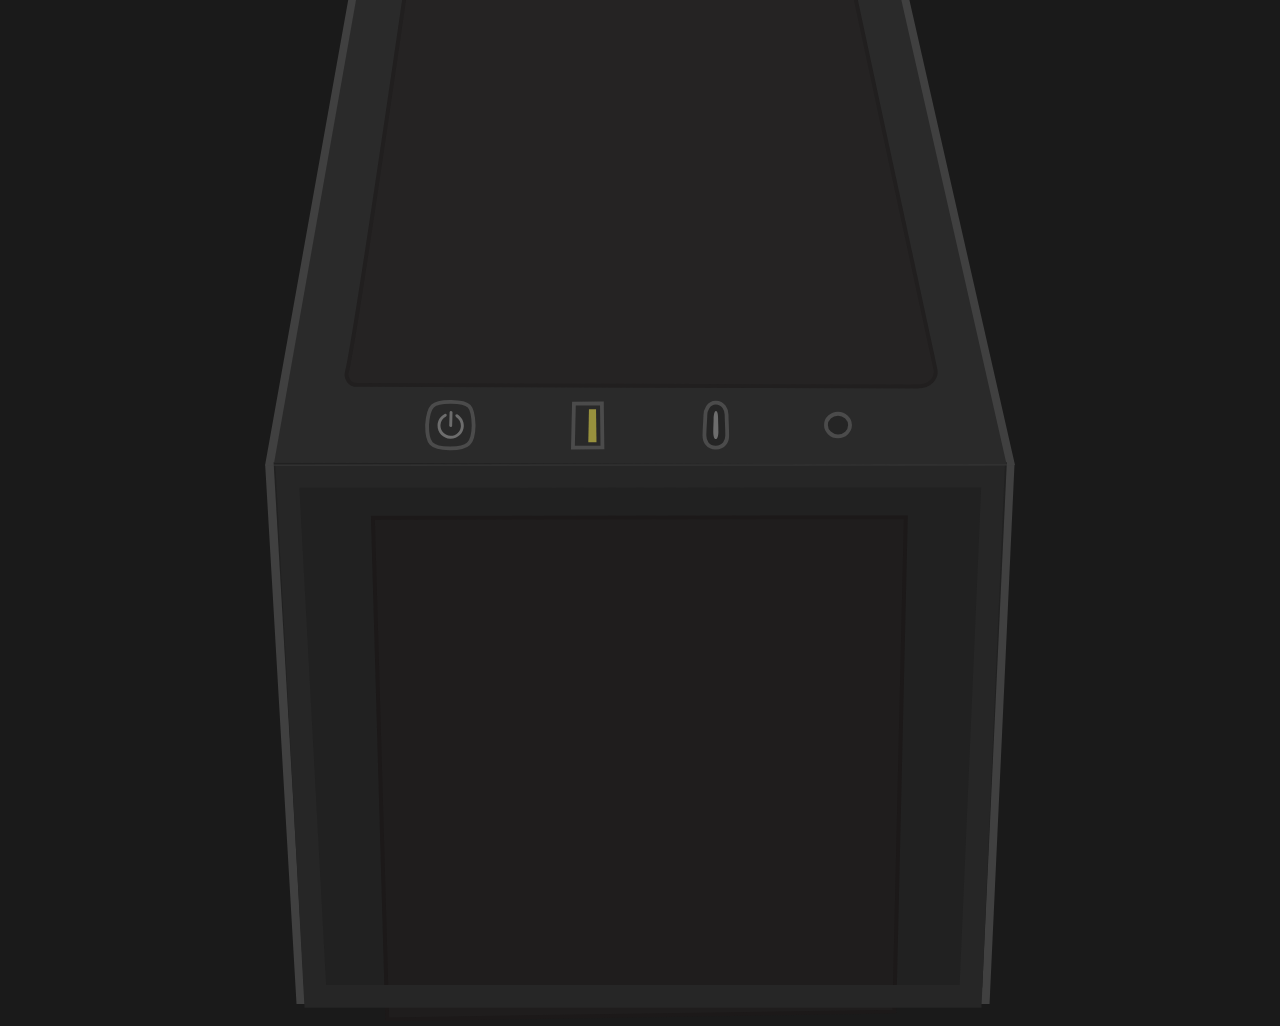
==== index.html @ 92dd9629 "Add clickable button" ====
<!DOCTYPE html>
<html lang="en">
    <head>
        <meta charset="utf-8">
        <meta name="viewport" content="width=device-width, initial-scale=1.0">
        <title>Conner's Portfolio</title>
        <link rel="stylesheet" href="stylesheets/global.css">
        <link rel="stylesheet" href="stylesheets/index.css">
        <script src="js/utils.js"></script>
        <script src="js/index.js"></script>
    </head>

    <body>
        <div id="caseTop" class="sprite" style="max-width: 750px;">
            <img src="assets/case-top.svg">
            <div id="powerButton" class="sprite" style="opacity:0;max-width:50px;aspect-ratio:1/1;background: white;"></div>
        </div>
    </body>
</html>
---- stylesheets/global.css ----
/* Setup */
html, body {
    height: 100vh;
    width: 100vw;
    margin: 0;
    padding: 0;
}

body {
    box-sizing: border-box;
    background-color: rgb(26, 26, 26);
    -webkit-font-smoothing: antialiased;
    overflow: hidden;
}

/* Global Sprites */
.sprite {
    position: absolute;
}

.sprite img {
    display: inline-block;
    width: 100%;
    height: 100%;
    user-select: none;
    -webkit-user-drag: none;
    -webkit-user-select: none;
}
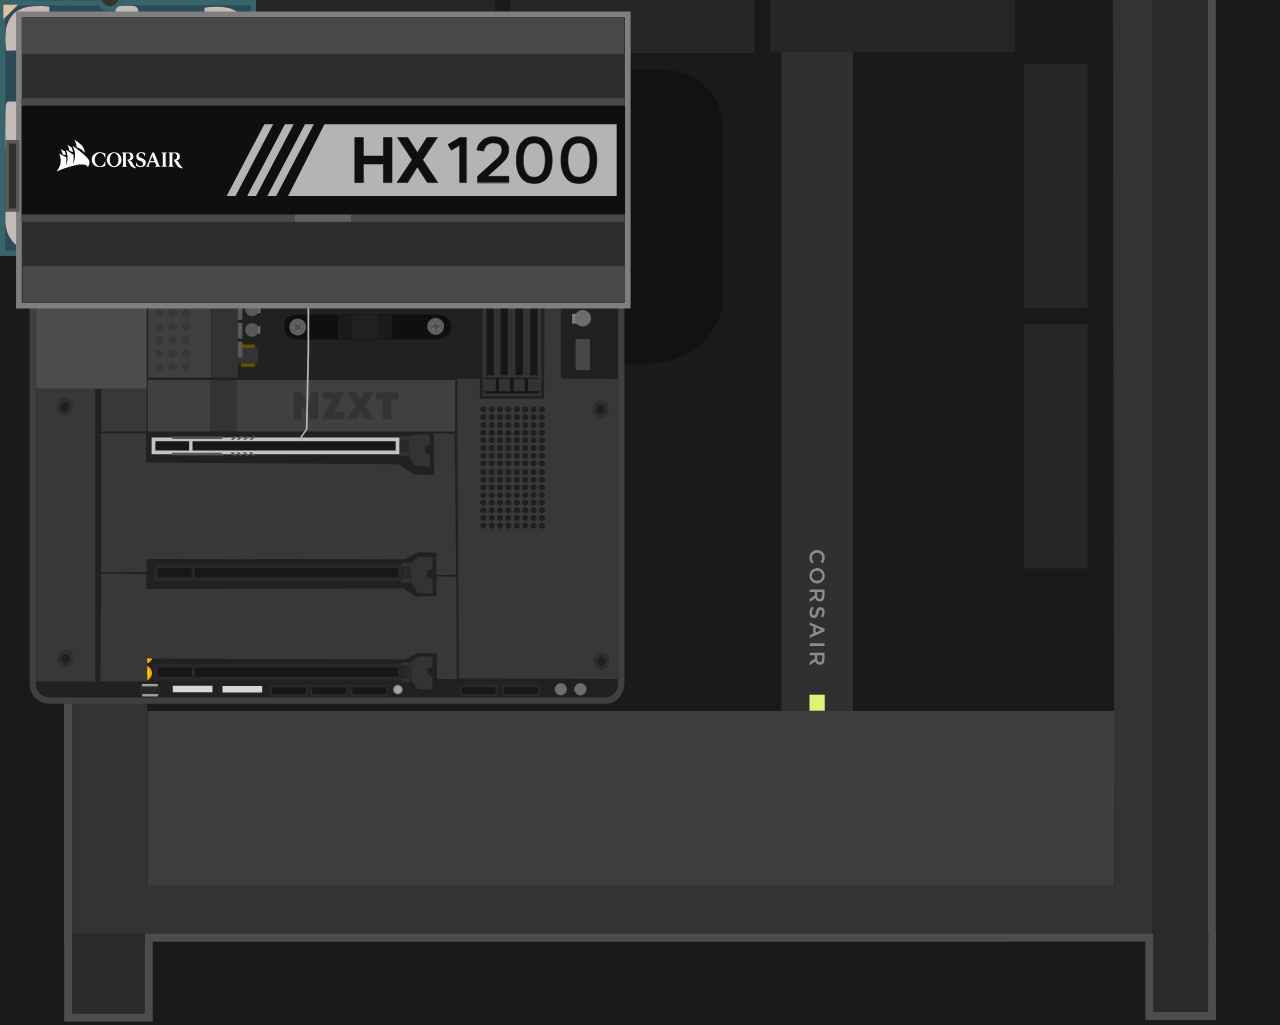
==== commit ac5b0eb9: "Change build.html to index.html" ====
--- a/index.html
+++ b/index.html
@@ -1,19 +1,23 @@
-<!DOCTYPE html>
+<!doctype html>
 <html lang="en">
-    <head>
-        <meta charset="utf-8">
-        <meta name="viewport" content="width=device-width, initial-scale=1.0">
-        <title>Conner's Portfolio</title>
-        <link rel="stylesheet" href="stylesheets/global.css">
-        <link rel="stylesheet" href="stylesheets/index.css">
-        <script src="js/utils.js"></script>
-        <script src="js/index.js"></script>
-    </head>
+	<head>
+		<meta charset="utf-8" />
+		<meta name="viewport" content="width=device-width, initial-scale=1.0" />
+		<title>Home - Conner's Portfolio</title>
+		<link rel="stylesheet" href="css/global.css" />
+		<link rel="stylesheet" href="css/index.css" />
+	</head>
 
-    <body>
-        <div id="caseTop" class="sprite" style="max-width: 750px;">
-            <img src="assets/case-top.svg">
-            <div id="powerButton" class="sprite" style="opacity:0;max-width:50px;aspect-ratio:1/1;background: white;"></div>
+	<body>
+		<div id="caseSide" class="sprite">
+            <img src="assets/case.svg" />
+            <img class="caseFans" src="assets/case-fans.svg" />
         </div>
-    </body>
-</html>+		<div id="cpu" class="sprite draggable"><img src="assets/cpu.svg" /></div>
+		<div id="gpu" class="sprite draggable"><img src="assets/gpu.svg" /></div>
+		<div id="mobo" class="sprite draggable"><img src="assets/mobo.svg" /></div>
+		<div id="psu" class="sprite draggable"><img src="assets/psu.svg" /></div>
+
+		<script src="js/index.js"></script>
+	</body>
+</html>
--- a/css/global.css
+++ b/css/global.css
@@ -0,0 +1,28 @@
+/* Setup */
+html, body {
+    height: 100vh;
+    width: 100vw;
+    margin: 0;
+    padding: 0;
+}
+
+body {
+    box-sizing: border-box;
+    background-color: rgb(26, 26, 26);
+    -webkit-font-smoothing: antialiased;
+    overflow: hidden;
+}
+
+/* Global Sprites */
+.sprite {
+    position: absolute;
+}
+
+.sprite img {
+    display: inline-block;
+    width: 100%;
+    height: 100%;
+    user-select: none;
+    -webkit-user-drag: none;
+    -webkit-user-select: none;
+}
--- a/css/index.css
+++ b/css/index.css
@@ -0,0 +1,35 @@
+#caseSide,
+#cpu,
+#gpu,
+#mobo,
+#psu {
+    height: auto;
+}
+
+#caseSide, .caseFans {
+    width: 90%;
+    left: 50%;
+    top: 50%;
+    transform: translate(-50%, -50%);
+}
+
+.caseFans {
+    position: absolute;
+    z-index: 5;
+}
+
+#cpu {
+    width: 20%;
+}
+
+#gpu {
+    width: 50%;
+}
+
+#mobo {
+    width: 50%;
+}
+
+#psu {
+    width: 50%;
+}
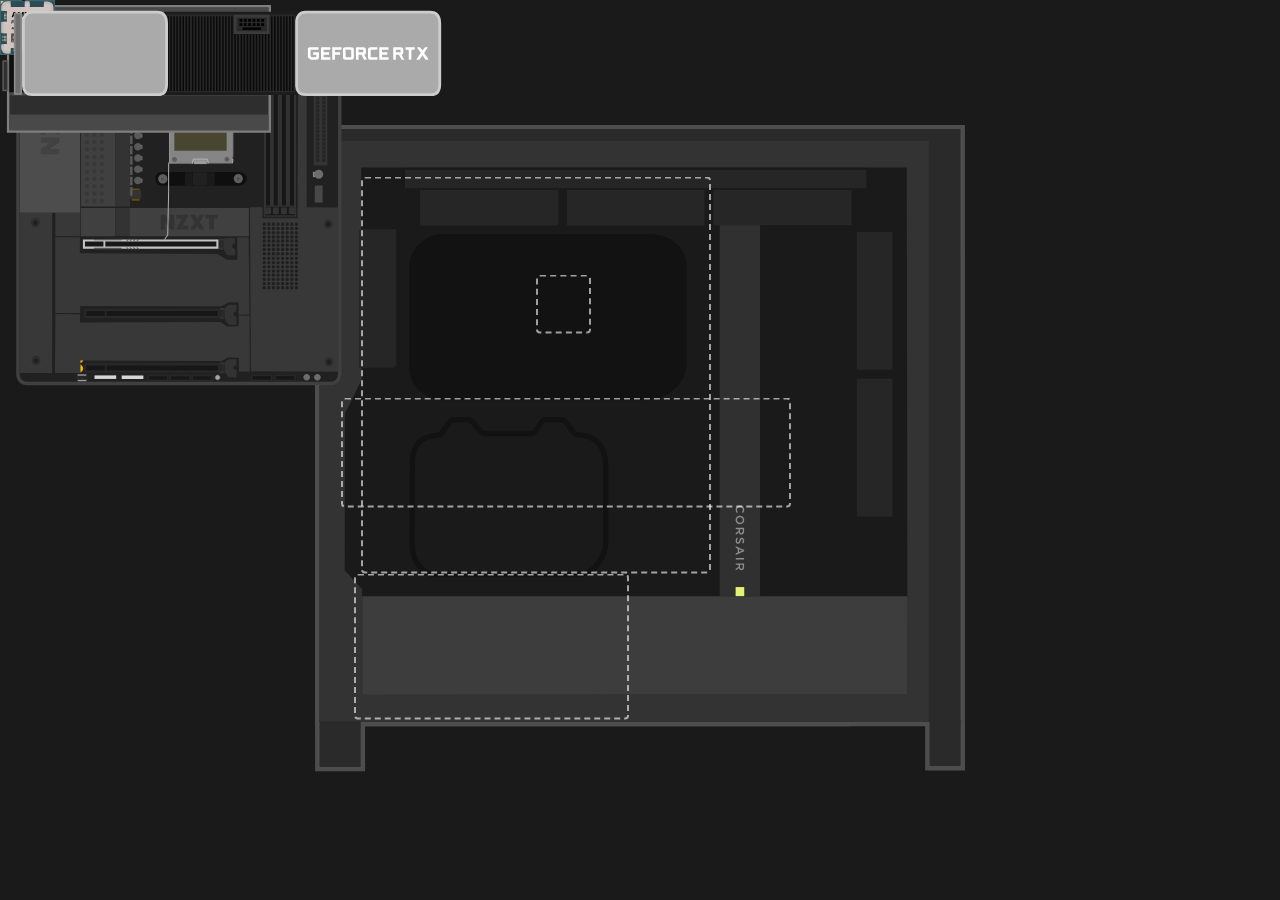
==== commit 59fd3b48: "Fix part snapping and center of parts" ====
--- a/index.html
+++ b/index.html
@@ -10,9 +10,9 @@
 
 	<body>
 		<div id="caseSide" class="sprite">
-            <img src="assets/case.svg" />
-            <img class="caseFans" src="assets/case-fans.svg" />
-        </div>
+			<img src="assets/case.svg" />
+			<img class="caseFans" src="assets/case-fans.svg" />
+		</div>
 		<div id="cpu" class="sprite draggable"><img src="assets/cpu.svg" /></div>
 		<div id="gpu" class="sprite draggable"><img src="assets/gpu.svg" /></div>
 		<div id="mobo" class="sprite draggable"><img src="assets/mobo.svg" /></div>
--- a/css/index.css
+++ b/css/index.css
@@ -6,8 +6,11 @@
     height: auto;
 }
 
-#caseSide, .caseFans {
+#caseSide,
+.caseFans {
+    z-index: 0;
     width: 90%;
+    max-width: 650px;
     left: 50%;
     top: 50%;
     transform: translate(-50%, -50%);
@@ -15,21 +18,43 @@
 
 .caseFans {
     position: absolute;
-    z-index: 5;
+    z-index: 3 !important;
+}
+
+img {
+    width: 100%;
+    height: 100%;
+}
+
+.drag-zone {
+    position: absolute;
+    border: 2px dashed rgba(255, 255, 255, 0.6);
+    border-radius: 4px;
+    pointer-events: none;
+    box-sizing: border-box;
+    z-index: 20 !important;
 }
 
 #cpu {
-    width: 20%;
+    width: 8%;
+    max-width: 55px;
+    z-index: 2;
 }
 
 #gpu {
-    width: 50%;
+    width: 65%;
+    max-width: 450px;
+    z-index: 3;
 }
 
 #mobo {
     width: 50%;
+    max-width: 350px;
+    z-index: 1;
 }
 
 #psu {
-    width: 50%;
+    width: 40%;
+    max-width: 275px;
+    z-index: 1;
 }
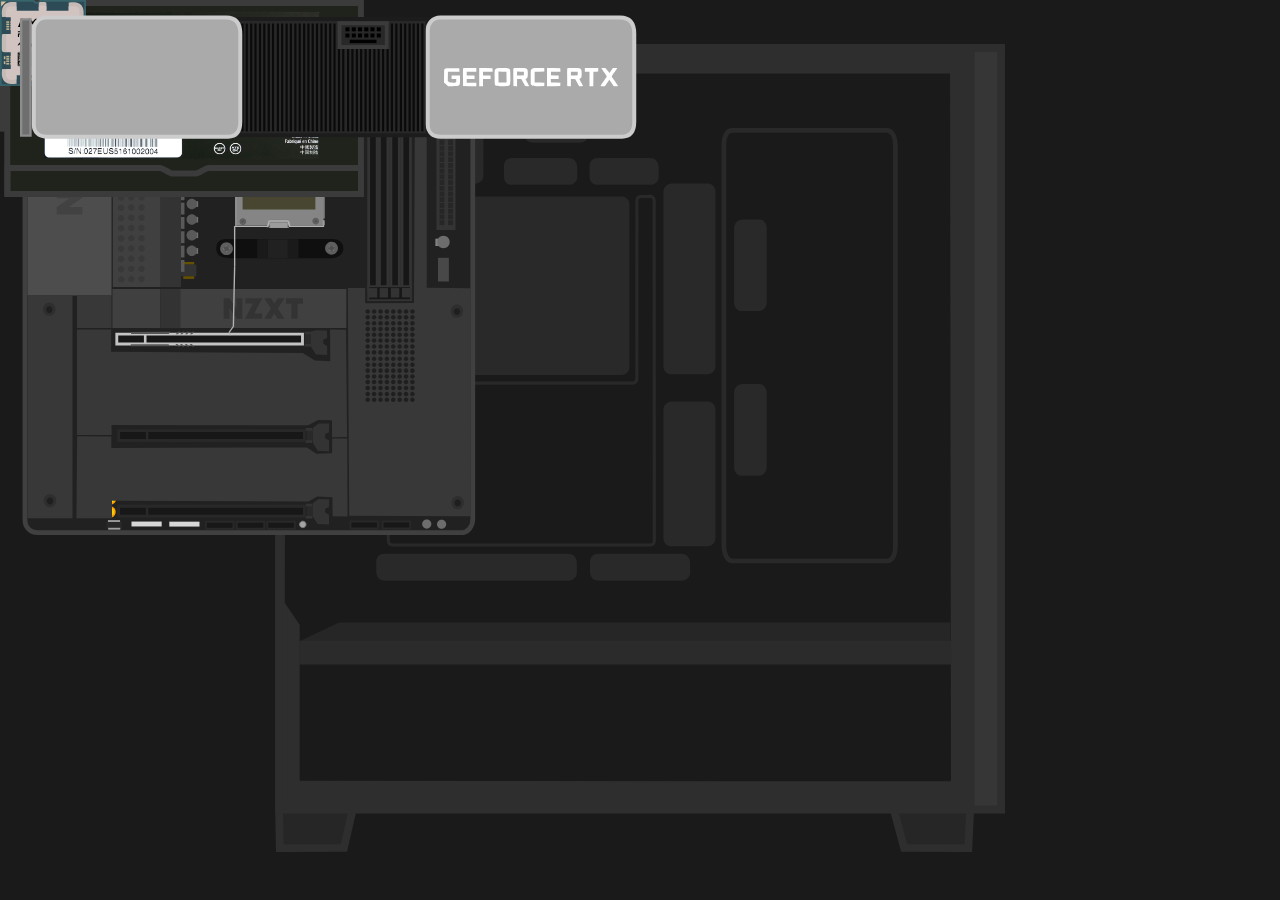
==== commit d8f3f84c: "Replace case and psu assets with personal pc versions and finish base index page" ====
--- a/index.html
+++ b/index.html
@@ -9,9 +9,9 @@
 	</head>
 
 	<body>
+		<div id="overlay" class="sprite"></div>
 		<div id="caseSide" class="sprite">
 			<img src="assets/case.svg" />
-			<img class="caseFans" src="assets/case-fans.svg" />
 		</div>
 		<div id="cpu" class="sprite draggable"><img src="assets/cpu.svg" /></div>
 		<div id="gpu" class="sprite draggable"><img src="assets/gpu.svg" /></div>
--- a/css/index.css
+++ b/css/index.css
@@ -1,3 +1,22 @@
+:root {
+    --max-case-width: 730px;
+    --case-width: 553;
+    --max-cpu-width: calc((var(--max-case-width) / var(--case-width)) * 65);
+    --max-gpu-width: calc((var(--max-case-width) / var(--case-width)) * 492);
+    --max-mobo-width: calc((var(--max-case-width) / var(--case-width)) * 369);
+    --max-psu-width: calc((var(--max-case-width) / var(--case-width)) * 276);
+}
+
+#overlay {
+    width: 100%;
+    height: 100%;
+    background-color: black;
+    z-index: 25;
+    visibility: hidden;
+    opacity: 0;
+    transition: all 0.25s ease;
+}
+
 #caseSide,
 #cpu,
 #gpu,
@@ -6,24 +25,13 @@
     height: auto;
 }
 
-#caseSide,
-.caseFans {
+#caseSide {
     z-index: 0;
     width: 90%;
-    max-width: 650px;
+    max-width: var(--max-case-width);
     left: 50%;
     top: 50%;
     transform: translate(-50%, -50%);
-}
-
-.caseFans {
-    position: absolute;
-    z-index: 3 !important;
-}
-
-img {
-    width: 100%;
-    height: 100%;
 }
 
 .drag-zone {
@@ -33,28 +41,33 @@
     pointer-events: none;
     box-sizing: border-box;
     z-index: 20 !important;
+    visibility: hidden;
+}
+
+.drag-zone.shown {
+    visibility: visible;
 }
 
 #cpu {
-    width: 8%;
-    max-width: 55px;
+    width: 10.5%;
+    max-width: var(--max-cpu-width);
     z-index: 2;
 }
 
 #gpu {
-    width: 65%;
-    max-width: 450px;
-    z-index: 3;
+    width: 80%;
+    max-width: var(--max-gpu-width);
+    z-index: 2;
 }
 
 #mobo {
-    width: 50%;
-    max-width: 350px;
+    width: 61%;
+    max-width: var(--max-mobo-width);
     z-index: 1;
 }
 
 #psu {
-    width: 40%;
-    max-width: 275px;
+    width: 41%;
+    max-width: var(--max-psu-width);
     z-index: 1;
 }
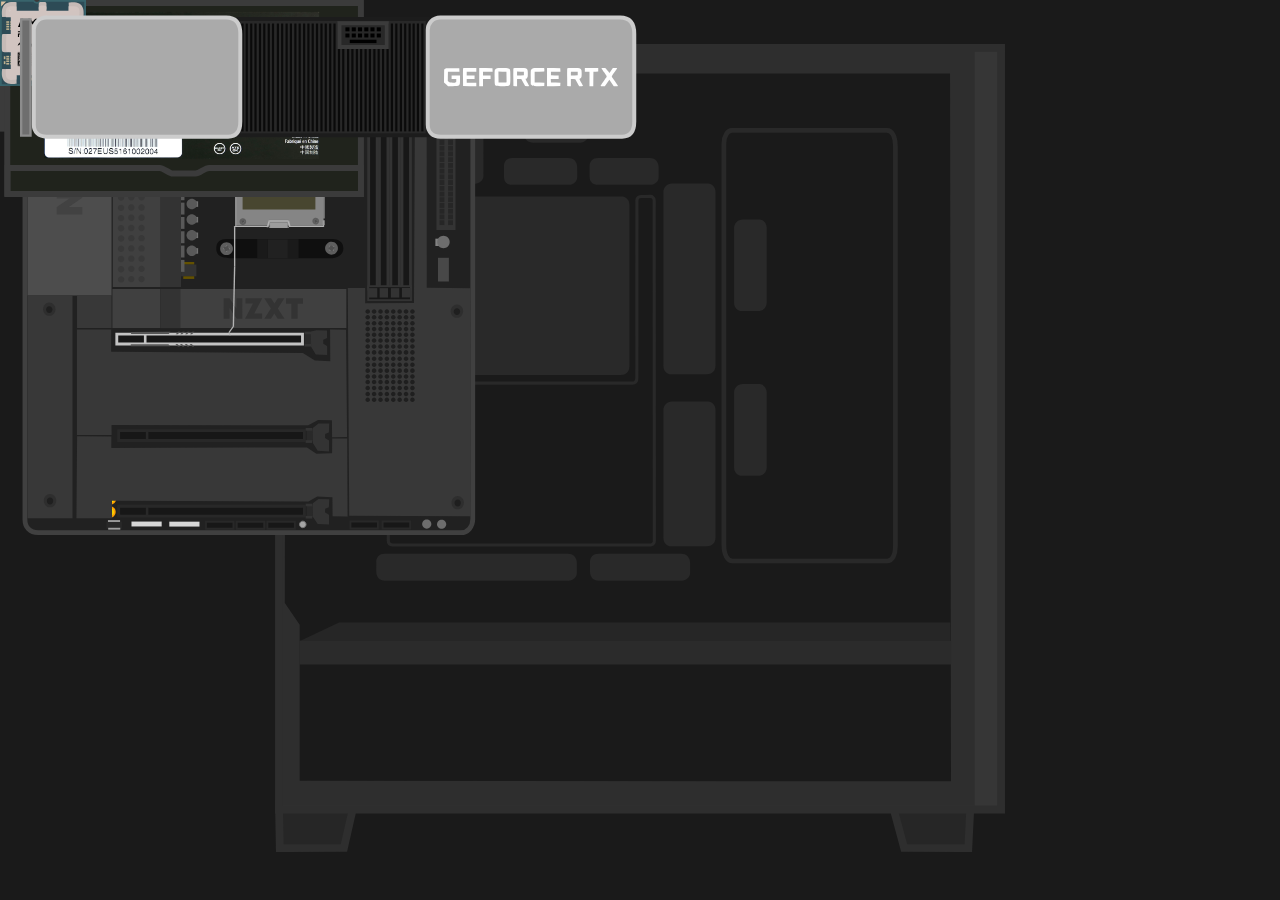
==== commit 5da1d973: "Fix bugs and add overlay" ====
--- a/index.html
+++ b/index.html
@@ -9,6 +9,7 @@
 	</head>
 
 	<body>
+		<img style="display:none;" src="assets/mobo-full.svg" />
 		<div id="overlay" class="sprite"></div>
 		<div id="caseSide" class="sprite">
 			<img src="assets/case.svg" />
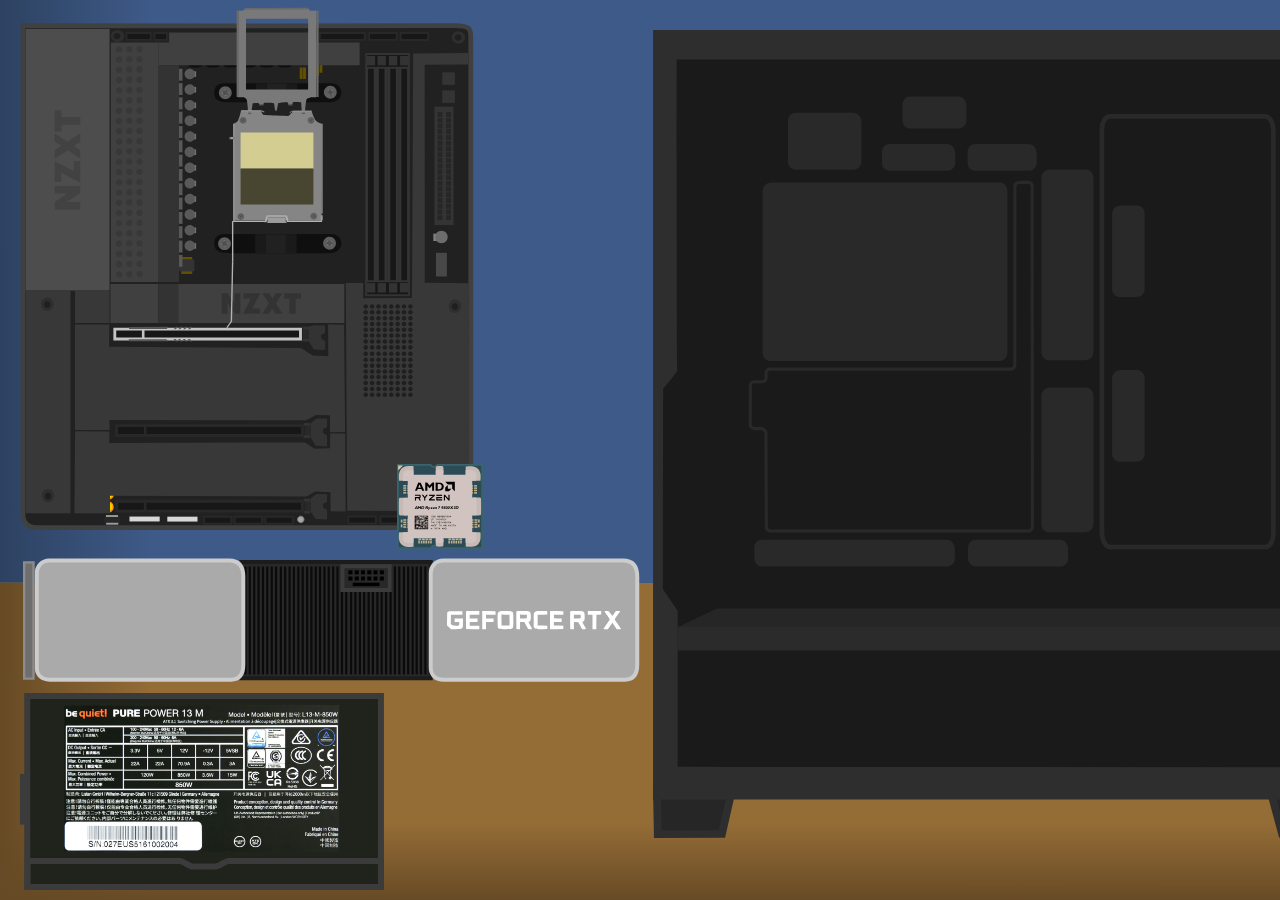
==== commit c12227b6: "Finish base index.html" ====
--- a/index.html
+++ b/index.html
@@ -10,15 +10,18 @@
 
 	<body>
 		<img style="display:none;" src="assets/mobo-full.svg" />
-		<div id="overlay" class="sprite"></div>
-		<div id="caseSide" class="sprite">
-			<img src="assets/case.svg" />
+
+		<div id="container">
+			<div id="overlay" class="sprite"></div>
+			<div id="caseSide" class="sprite">
+				<img src="assets/case.svg" />
+			</div>
+			<div id="cpu" class="sprite draggable"><img src="assets/cpu.svg" /></div>
+			<div id="gpu" class="sprite draggable"><img src="assets/gpu.svg" /></div>
+			<div id="mobo" class="sprite draggable"><img src="assets/mobo.svg" /></div>
+			<div id="psu" class="sprite draggable"><img src="assets/psu.svg" /></div>
+
+			<script src="js/index.js"></script>
 		</div>
-		<div id="cpu" class="sprite draggable"><img src="assets/cpu.svg" /></div>
-		<div id="gpu" class="sprite draggable"><img src="assets/gpu.svg" /></div>
-		<div id="mobo" class="sprite draggable"><img src="assets/mobo.svg" /></div>
-		<div id="psu" class="sprite draggable"><img src="assets/psu.svg" /></div>
-
-		<script src="js/index.js"></script>
 	</body>
 </html>
--- a/css/global.css
+++ b/css/global.css
@@ -8,7 +8,7 @@
 
 body {
     box-sizing: border-box;
-    background-color: rgb(26, 26, 26);
+    background-color: rgb(20, 20, 20);
     -webkit-font-smoothing: antialiased;
     overflow: hidden;
 }
--- a/css/index.css
+++ b/css/index.css
@@ -5,6 +5,11 @@
     --max-gpu-width: calc((var(--max-case-width) / var(--case-width)) * 492);
     --max-mobo-width: calc((var(--max-case-width) / var(--case-width)) * 369);
     --max-psu-width: calc((var(--max-case-width) / var(--case-width)) * 276);
+}
+
+body {
+    background-image: url("/assets/bg.svg");
+    background-size: cover;
 }
 
 #overlay {
@@ -29,9 +34,8 @@
     z-index: 0;
     width: 90%;
     max-width: var(--max-case-width);
-    left: 50%;
-    top: 50%;
-    transform: translate(-50%, -50%);
+    left: 51%;
+    top: 30px;
 }
 
 .drag-zone {
@@ -52,22 +56,34 @@
     width: 10.5%;
     max-width: var(--max-cpu-width);
     z-index: 2;
+    top: 51.5%;
+    left: 31%;
 }
 
 #gpu {
     width: 80%;
     max-width: var(--max-gpu-width);
     z-index: 2;
+    top: 60.3%;
+    left: 3px;
 }
 
 #mobo {
     width: 61%;
     max-width: var(--max-mobo-width);
     z-index: 1;
+    top: -5px;
+    left: -2px;
 }
 
 #psu {
     width: 41%;
     max-width: var(--max-psu-width);
     z-index: 1;
+    top: 77%;
+    left: 20px;
+}
+
+.moving {
+    transition: all 0.5s ease;
 }
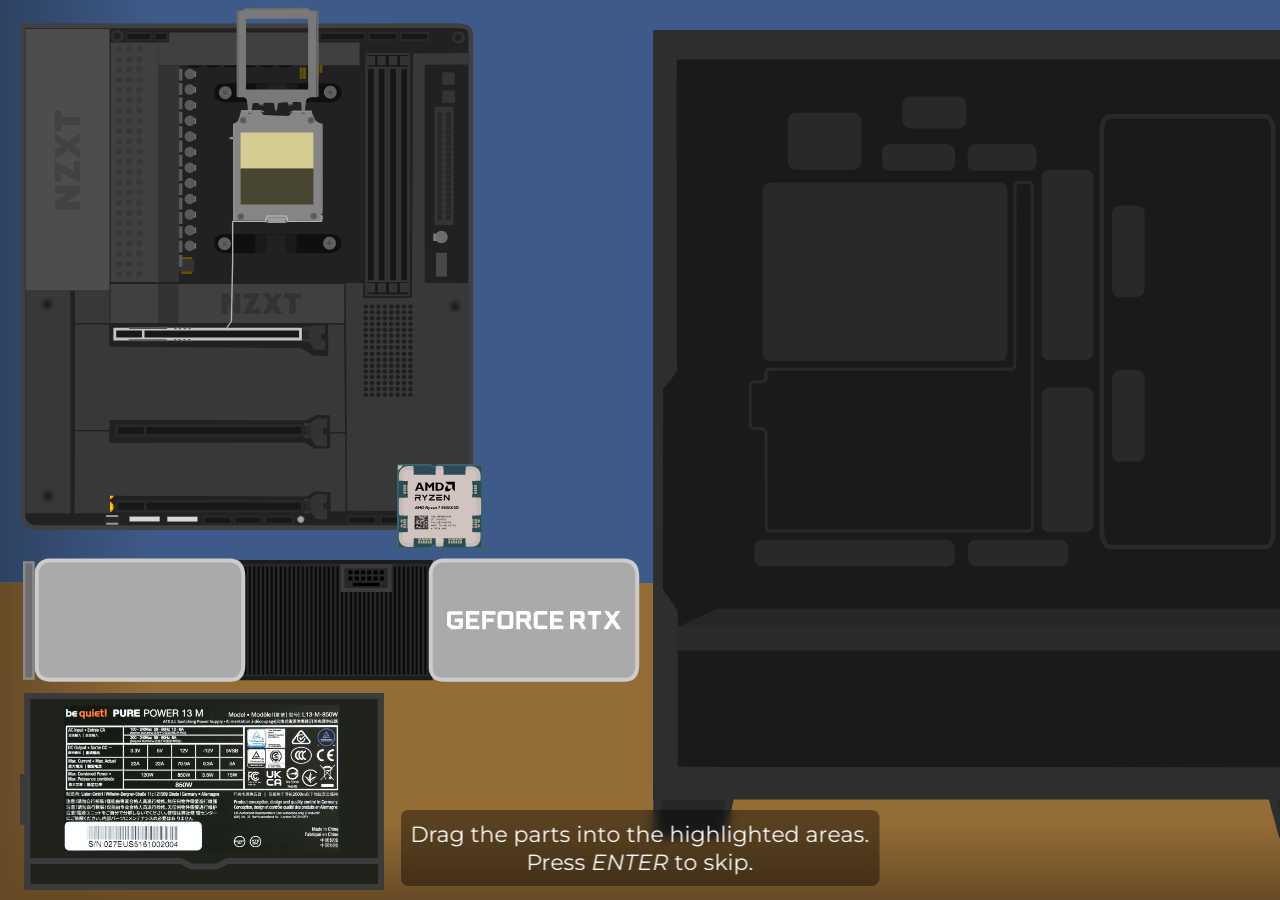
==== commit a7599220: "Finish portfolio, polishes probably needed" ====
--- a/index.html
+++ b/index.html
@@ -10,18 +10,21 @@
 
 	<body>
 		<img style="display:none;" src="assets/mobo-full.svg" />
+		<div id="overlay" class="sprite"></div>
 
 		<div id="container">
-			<div id="overlay" class="sprite"></div>
 			<div id="caseSide" class="sprite">
 				<img src="assets/case.svg" />
 			</div>
-			<div id="cpu" class="sprite draggable"><img src="assets/cpu.svg" /></div>
-			<div id="gpu" class="sprite draggable"><img src="assets/gpu.svg" /></div>
-			<div id="mobo" class="sprite draggable"><img src="assets/mobo.svg" /></div>
-			<div id="psu" class="sprite draggable"><img src="assets/psu.svg" /></div>
+			<div id="cpu" alt="CPU" class="sprite draggable"><img src="assets/cpu.svg" /></div>
+			<div id="gpu" alt="GPU" class="sprite draggable"><img src="assets/gpu.svg" /></div>
+			<div id="mobo" alt="Motherboard" class="sprite draggable"><img src="assets/mobo.svg" /></div>
+			<div id="psu" alt="PSU" class="sprite draggable"><img src="assets/psu.svg" /></div>
+		</div>
 
-			<script src="js/index.js"></script>
-		</div>
+        <div id="help">Drag the parts into the highlighted areas. <br> Press <em>ENTER</em> to skip.</div>
+
+		<script src="js/index.js"></script>
+	    <script src="js/global.js"></script>
 	</body>
 </html>
--- a/css/global.css
+++ b/css/global.css
@@ -1,5 +1,12 @@
 /* Setup */
-html, body {
+@import url('https://fonts.googleapis.com/css2?family=Montserrat:ital,wght@0,100..900;1,100..900&display=swap');
+
+* {
+    transition: font-size 0.1s ease, font-weight 0.1s ease, color 0.1s ease;
+}
+
+html,
+body {
     height: 100vh;
     width: 100vw;
     margin: 0;
@@ -8,10 +15,51 @@
 
 body {
     box-sizing: border-box;
-    background-color: rgb(20, 20, 20);
     -webkit-font-smoothing: antialiased;
     overflow: hidden;
+    font-family: "Montserrat";
 }
+
+/* High contrast mode */
+body.high-contrast,
+body.high-contrast *,
+body.high-contrast div {
+    background-color: #000000 !important;
+    color: #00ff00 !important;
+    border-color: #ffffff !important;
+    background-image: none !important;
+}
+
+body.high-contrast a {
+    color: #ffff00 !important;
+    text-decoration: underline !important;
+}
+
+#window.high-contrast {
+    border: #ffffff 1px solid !important;
+}
+
+/* Large text mode */
+body.large-text div,
+body.large-text span,
+body.large-text a {
+    font-size: 110% !important;
+    font-weight: bolder !important;
+}
+
+body.large-text p,
+body.large-text label {
+    font-size: 175% !important;
+    font-weight: bolder !important;
+}
+
+body.large-text h1,
+body.large-text h2 {
+    font-size: 300% !important;
+    font-weight: bolder !important;
+}
+
+
 
 /* Global Sprites */
 .sprite {
@@ -25,4 +73,76 @@
     user-select: none;
     -webkit-user-drag: none;
     -webkit-user-select: none;
+}
+
+/* Help toast notification */
+#help {
+    position: absolute;
+    left: 50%;
+    top: 100%;
+    transform: translate(-50%, 0%);
+    background-color: rgba(0, 0, 0, 0.4);
+    backdrop-filter: blur(5px);
+    padding: 10px;
+    border-radius: 8px;
+    color: white;
+    font-size: 1.4rem;
+    text-align: center;
+    transition: top 0.5s ease, opacity 0.5s ease;
+    pointer-events: none;
+    opacity: 0;
+}
+
+#help.visible {
+    top: 90%;
+    opacity: 1;
+}
+
+/* IFrame window */
+#window {
+    position: absolute;
+    top: 5%;
+    left: 10%;
+    width: 80%;
+    height: 85%;
+    z-index: 10;
+    background-color: #1e1e1e;
+    border-radius: 8px;
+    overflow: hidden;
+    display: flex;
+    flex-direction: column;
+    visibility: hidden;
+    opacity: 0;
+    box-shadow: 0 0 20px rgba(0, 0, 0, 0.6);
+    transition: all 0.15s ease;
+}
+
+#window.open {
+    visibility: visible;
+    opacity: 1;
+}
+
+#window-bar {
+    display: flex;
+    align-items: center;
+    justify-content: space-between;
+    padding: 8px 12px;
+    background-color: #2d2d2d;
+    color: white;
+    font-size: 1rem;
+    border-bottom: #3e3e3e 1px solid;
+}
+
+#window-close {
+    background: none;
+    border: none;
+    color: white;
+    font-size: 1.2rem;
+    cursor: pointer;
+}
+
+#window-frame {
+    width: 100%;
+    height: 100%;
+    border: none;
 }
--- a/css/index.css
+++ b/css/index.css
@@ -12,14 +12,18 @@
     background-size: cover;
 }
 
+#container {
+    transition: all 0.5s ease;
+}
+
 #overlay {
     width: 100%;
     height: 100%;
     background-color: black;
     z-index: 25;
-    visibility: hidden;
     opacity: 0;
-    transition: all 0.25s ease;
+    pointer-events: none;
+    transition: opacity 0.25s ease;
 }
 
 #caseSide,
@@ -82,8 +86,4 @@
     z-index: 1;
     top: 77%;
     left: 20px;
-}
-
-.moving {
-    transition: all 0.5s ease;
 }
